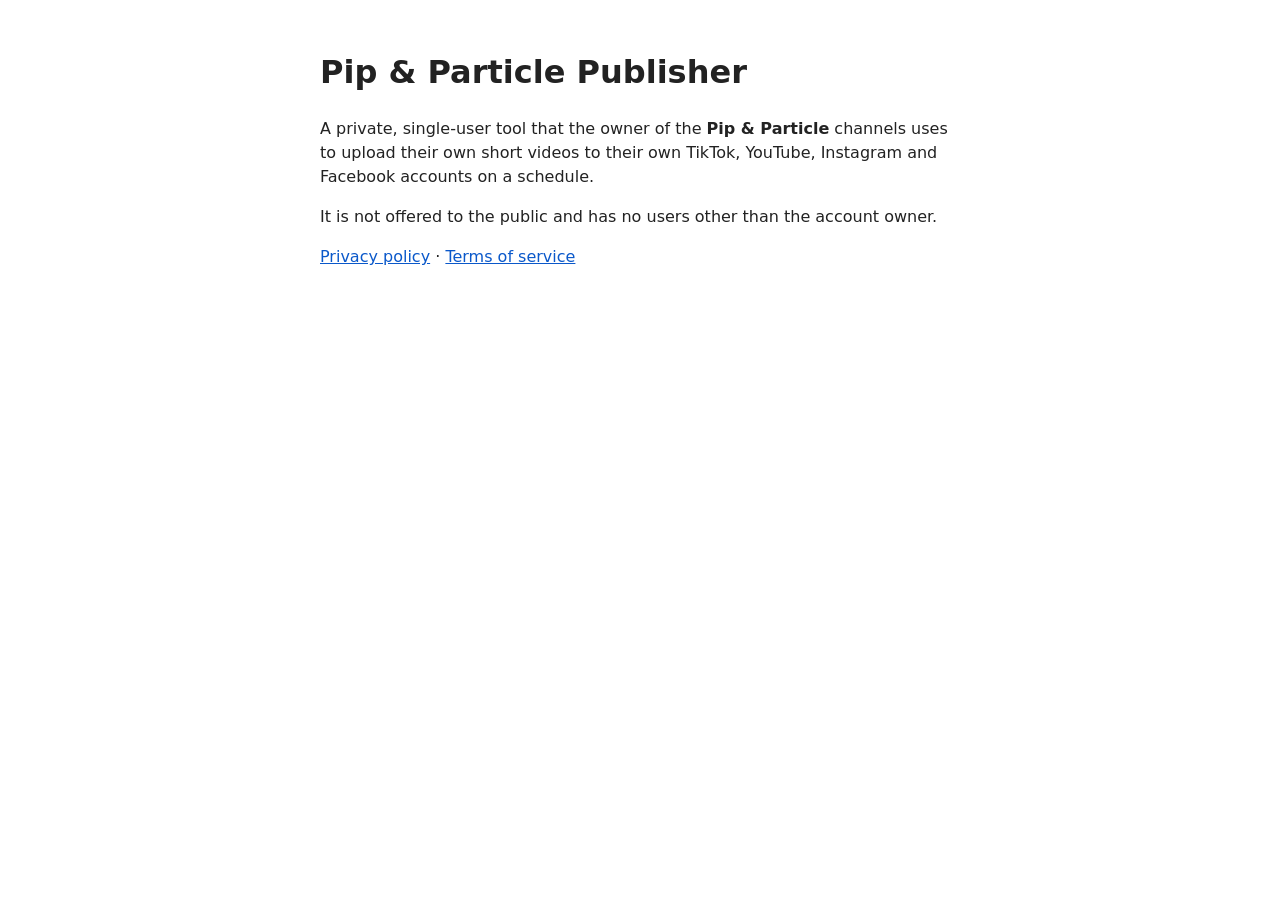
==== index.html @ 1c13e013 "Add site pages (privacy, terms, TikTok callback)" ====
<!doctype html><html lang="en"><head><meta charset="utf-8"><meta name="viewport" content="width=device-width,initial-scale=1">
<title>Pip &amp; Particle Publisher</title>
<style>body{font-family:system-ui,sans-serif;max-width:640px;margin:3rem auto;padding:0 1rem;line-height:1.5;color:#222}a{color:#0a58ca}</style></head>
<body><h1>Pip &amp; Particle Publisher</h1>
<p>A private, single-user tool that the owner of the <strong>Pip &amp; Particle</strong> channels uses to upload their own short videos to their own TikTok, YouTube, Instagram and Facebook accounts on a schedule.</p>
<p>It is not offered to the public and has no users other than the account owner.</p>
<p><a href="privacy.html">Privacy policy</a> · <a href="terms.html">Terms of service</a></p>
</body></html>
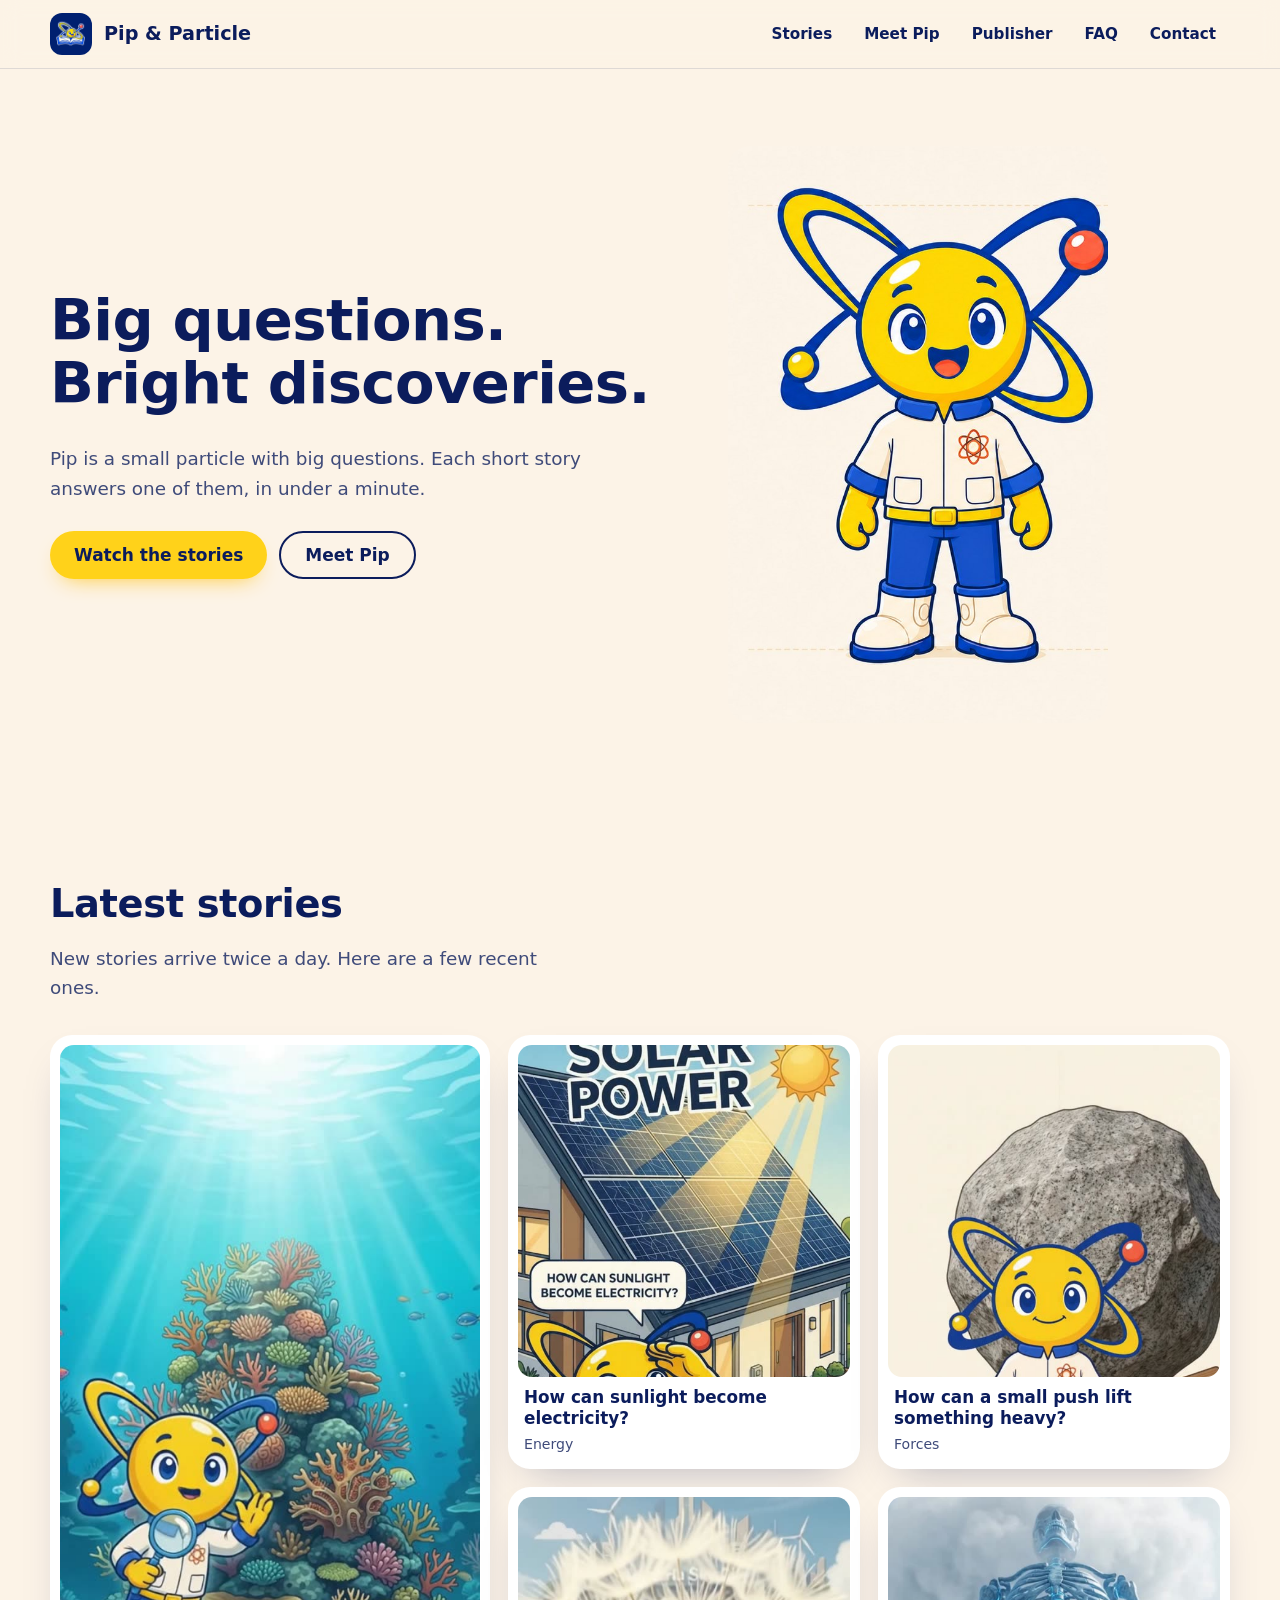
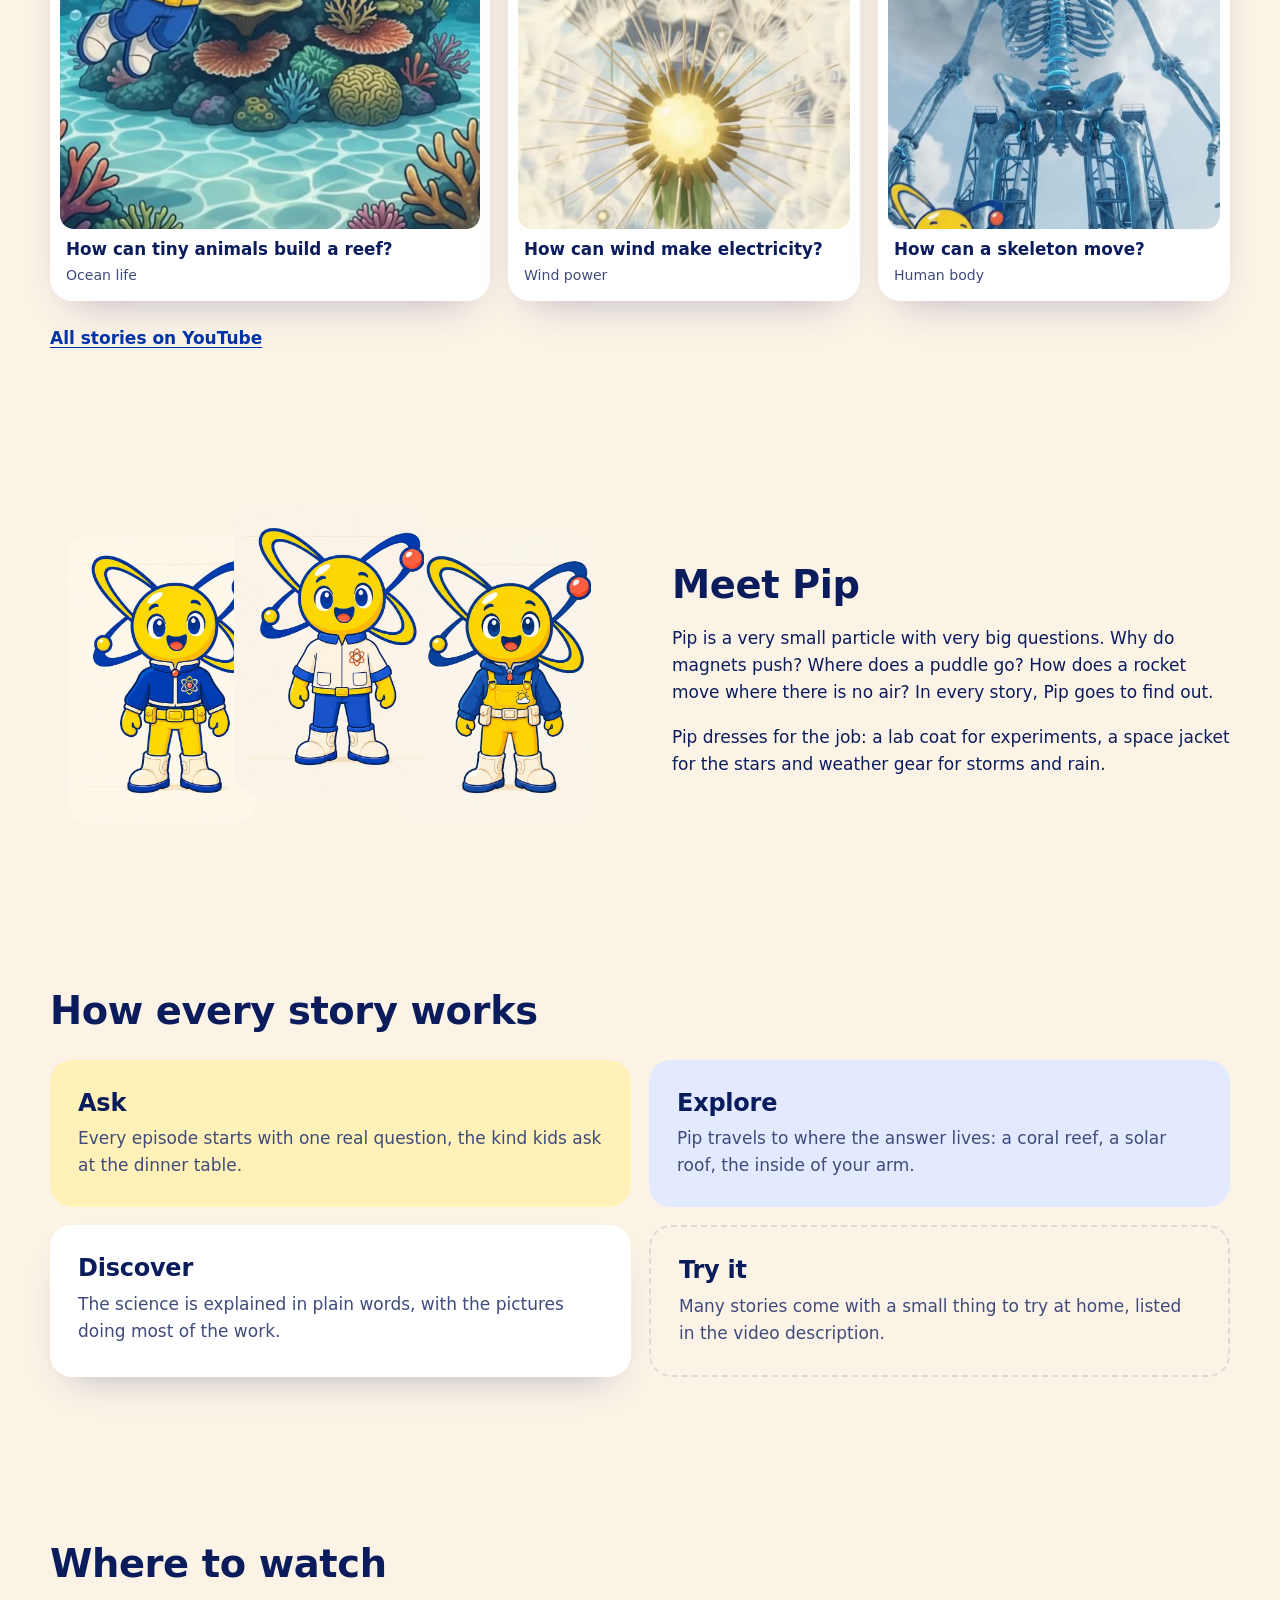
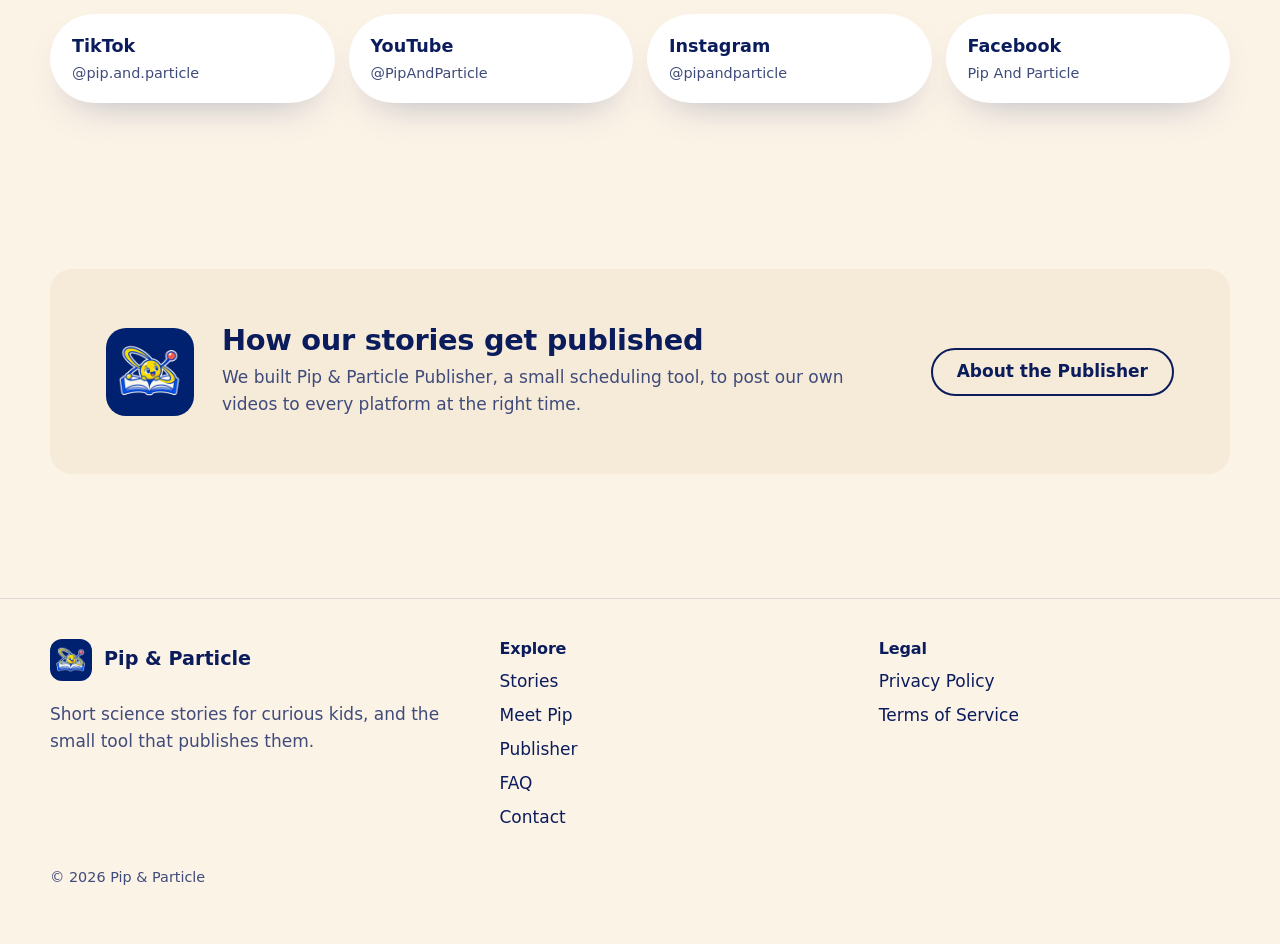
==== commit 26b53f41: "Full website: matching app icon + favicon, Publisher, FAQ, Contact pages, TikTok privacy section" ====
--- a/index.html
+++ b/index.html
@@ -1,8 +1,169 @@
-<!doctype html><html lang="en"><head><meta charset="utf-8"><meta name="viewport" content="width=device-width,initial-scale=1">
-<title>Pip &amp; Particle Publisher</title>
-<style>body{font-family:system-ui,sans-serif;max-width:640px;margin:3rem auto;padding:0 1rem;line-height:1.5;color:#222}a{color:#0a58ca}</style></head>
-<body><h1>Pip &amp; Particle Publisher</h1>
-<p>A private, single-user tool that the owner of the <strong>Pip &amp; Particle</strong> channels uses to upload their own short videos to their own TikTok, YouTube, Instagram and Facebook accounts on a schedule.</p>
-<p>It is not offered to the public and has no users other than the account owner.</p>
-<p><a href="privacy.html">Privacy policy</a> · <a href="terms.html">Terms of service</a></p>
-</body></html>
+<!doctype html>
+<html lang="en">
+<head>
+<meta charset="utf-8">
+<meta name="viewport" content="width=device-width, initial-scale=1">
+<title>Pip &amp; Particle | Big questions. Bright discoveries.</title>
+<meta name="description" content="Short science stories for curious kids. Pip, a small particle with big questions, answers one real question in every episode.">
+<link rel="icon" href="favicon.ico" sizes="48x48">
+<link rel="icon" href="favicon-32.png" type="image/png" sizes="32x32">
+<link rel="apple-touch-icon" href="apple-touch-icon.png">
+<link rel="manifest" href="site.webmanifest">
+<meta name="theme-color" content="#002070">
+<meta property="og:type" content="website">
+<meta property="og:title" content="Pip &amp; Particle">
+<meta property="og:description" content="Big questions. Bright discoveries. Short science stories for curious kids.">
+<meta property="og:url" content="https://jokojoyo.github.io/pip-particle-site/">
+<meta property="og:image" content="https://jokojoyo.github.io/pip-particle-site/og-image.jpg">
+<link rel="stylesheet" href="site.css">
+</head>
+<body>
+<a class="skip" href="#main">Skip to content</a>
+<header class="site-header">
+  <div class="container header-row">
+    <a class="brand" href="index.html"><img src="icon-192.png" alt="" width="42" height="42"><span>Pip &amp; Particle</span></a>
+    <nav class="nav" aria-label="Main">
+      <a href="index.html#stories">Stories</a>
+      <a href="index.html#meet">Meet Pip</a>
+      <a href="publisher.html">Publisher</a>
+      <a href="faq.html">FAQ</a>
+      <a href="contact.html">Contact</a>
+    </nav>
+  </div>
+</header>
+
+<main id="main">
+  <section class="container hero">
+    <div>
+      <h1>Big questions. Bright discoveries.</h1>
+      <p class="lead">Pip is a small particle with big questions. Each short story answers one of them, in under a minute.</p>
+      <div class="actions">
+        <a class="btn btn-primary" href="#stories">Watch the stories</a>
+        <a class="btn btn-ghost" href="#meet">Meet Pip</a>
+      </div>
+    </div>
+    <figure class="hero-art">
+      <img src="pip-lab.jpg" width="620" height="941" alt="Pip, a smiling yellow particle with a blue orbit ring, wearing a white lab coat">
+    </figure>
+  </section>
+
+  <section id="stories" class="container section">
+    <h2>Latest stories</h2>
+    <p class="lead">New stories arrive twice a day. Here are a few recent ones.</p>
+    <div class="stories">
+      <a class="story story--tall" href="https://youtube.com/shorts/ysb14f1Y0o8" aria-label="Watch on YouTube: How can tiny animals build a reef?">
+        <img src="story-reef.jpg" width="540" height="960" alt="Pip with a magnifying glass next to a tall coral reef under the sea">
+        <span class="story-title">How can tiny animals build a reef?</span>
+        <span class="story-meta">Ocean life</span>
+      </a>
+      <a class="story" href="https://youtube.com/shorts/cnspXwyFB8M" aria-label="Watch on YouTube: How can sunlight become electricity?">
+        <img src="story-sunlight.jpg" width="540" height="960" alt="Pip looking up at solar panels on a house roof in the sunshine">
+        <span class="story-title">How can sunlight become electricity?</span>
+        <span class="story-meta">Energy</span>
+      </a>
+      <a class="story" href="https://youtube.com/shorts/BtNCEBjV9A0" aria-label="Watch on YouTube: How can a small push lift something heavy?">
+        <img src="story-lever.jpg" width="540" height="960" alt="Pip standing in front of a large boulder with a long wooden lever">
+        <span class="story-title">How can a small push lift something heavy?</span>
+        <span class="story-meta">Forces</span>
+      </a>
+      <a class="story" href="https://youtube.com/shorts/Hc_KZtQjx7k" aria-label="Watch on YouTube: How can wind make electricity?">
+        <img src="story-wind.jpg" width="540" height="960" alt="A dandelion seed head in front of wind turbines on a hill">
+        <span class="story-title">How can wind make electricity?</span>
+        <span class="story-meta">Wind power</span>
+      </a>
+      <a class="story" href="https://youtube.com/shorts/n3QhZ9BSpq4" aria-label="Watch on YouTube: How can a skeleton move?">
+        <img src="story-skeleton.jpg" width="540" height="960" alt="Pip beside a giant skeleton model standing in the clouds">
+        <span class="story-title">How can a skeleton move?</span>
+        <span class="story-meta">Human body</span>
+      </a>
+    </div>
+    <p class="more"><a href="https://www.youtube.com/@PipAndParticle">All stories on YouTube</a></p>
+  </section>
+
+  <section id="meet" class="container section split">
+    <div class="lineup">
+      <img src="pip-cosmic.jpg" width="620" height="941" alt="Pip in a blue space explorer jacket">
+      <img src="pip-lab.jpg" width="620" height="941" alt="Pip in a white lab coat">
+      <img src="pip-weather.jpg" width="620" height="941" alt="Pip in yellow weather overalls">
+    </div>
+    <div>
+      <h2>Meet Pip</h2>
+      <p>Pip is a very small particle with very big questions. Why do magnets push? Where does a puddle go? How does a rocket move where there is no air? In every story, Pip goes to find out.</p>
+      <p>Pip dresses for the job: a lab coat for experiments, a space jacket for the stars and weather gear for storms and rain.</p>
+    </div>
+  </section>
+
+  <section class="container section">
+    <h2>How every story works</h2>
+    <div class="tiles">
+      <div class="tile tile--yellow">
+        <h3>Ask</h3>
+        <p>Every episode starts with one real question, the kind kids ask at the dinner table.</p>
+      </div>
+      <div class="tile tile--blue">
+        <h3>Explore</h3>
+        <p>Pip travels to where the answer lives: a coral reef, a solar roof, the inside of your arm.</p>
+      </div>
+      <div class="tile tile--plain">
+        <h3>Discover</h3>
+        <p>The science is explained in plain words, with the pictures doing most of the work.</p>
+      </div>
+      <div class="tile tile--line">
+        <h3>Try it</h3>
+        <p>Many stories come with a small thing to try at home, listed in the video description.</p>
+      </div>
+    </div>
+  </section>
+
+  <section id="watch" class="container section">
+    <h2>Where to watch</h2>
+    <div class="platforms">
+      <a class="platform" href="https://www.tiktok.com/@pip.and.particle"><strong>TikTok</strong><span>@pip.and.particle</span></a>
+      <a class="platform" href="https://www.youtube.com/@PipAndParticle"><strong>YouTube</strong><span>@PipAndParticle</span></a>
+      <a class="platform" href="https://www.instagram.com/pipandparticle/"><strong>Instagram</strong><span>@pipandparticle</span></a>
+      <a class="platform" href="https://www.facebook.com/profile.php?id=61593999088460"><strong>Facebook</strong><span>Pip And Particle</span></a>
+    </div>
+  </section>
+
+  <section class="container section">
+    <div class="band">
+      <img src="icon-192.png" width="88" height="88" alt="">
+      <div>
+        <h2>How our stories get published</h2>
+        <p class="muted">We built Pip &amp; Particle Publisher, a small scheduling tool, to post our own videos to every platform at the right time.</p>
+      </div>
+      <a class="btn btn-ghost" href="publisher.html">About the Publisher</a>
+    </div>
+  </section>
+</main>
+
+<footer class="site-footer">
+  <div class="container">
+    <div class="footer-row">
+      <div>
+        <a class="brand" href="index.html"><img src="icon-192.png" alt="" width="42" height="42"><span>Pip &amp; Particle</span></a>
+        <p class="muted">Short science stories for curious kids, and the small tool that publishes them.</p>
+      </div>
+      <div>
+        <h3>Explore</h3>
+        <ul>
+          <li><a href="index.html#stories">Stories</a></li>
+          <li><a href="index.html#meet">Meet Pip</a></li>
+          <li><a href="publisher.html">Publisher</a></li>
+          <li><a href="faq.html">FAQ</a></li>
+          <li><a href="contact.html">Contact</a></li>
+        </ul>
+      </div>
+      <div>
+        <h3>Legal</h3>
+        <ul>
+          <li><a href="privacy.html">Privacy Policy</a></li>
+          <li><a href="terms.html">Terms of Service</a></li>
+        </ul>
+      </div>
+    </div>
+    <p class="copyright">&copy; 2026 Pip &amp; Particle</p>
+  </div>
+</footer>
+</body>
+</html>
--- a/site.css
+++ b/site.css
@@ -0,0 +1,265 @@
+/* Pip & Particle - shared styles.
+   Shape rule: interactive elements are pills, containers and images use --r (22px), inline code 6px.
+   Colours come from the Pip & Particle logo: royal blue, sunny yellow, cream. Yellow is the only accent. */
+
+:root {
+  --bg: #fcf3e7;            /* the cream behind the Pip character art */
+  --surface: #ffffff;
+  --surface-2: #f6ead8;
+  --ink: #0b1c5c;
+  --muted: #3f4b7a;
+  --brand: #0033a6;
+  --accent: #ffd21a;
+  --accent-ink: #0b1c5c;
+  --tint-blue: #e3eaff;
+  --tint-yellow: #fff1b8;
+  --line: rgb(11 28 92 / .12);
+  --shadow: 0 18px 40px -22px rgb(11 28 92 / .35);
+  --r: 22px;
+  --font-display: ui-rounded, "SF Pro Rounded", "Arial Rounded MT Bold", "Nunito", "Segoe UI", system-ui, sans-serif;
+  --font-body: system-ui, -apple-system, "Segoe UI", Roboto, "Helvetica Neue", Arial, sans-serif;
+  --font-mono: ui-monospace, "Cascadia Code", "SF Mono", Consolas, "Liberation Mono", monospace;
+  color-scheme: light dark;
+}
+
+@media (prefers-color-scheme: dark) {
+  :root {
+    --bg: #071443;
+    --surface: #0e1f5c;
+    --surface-2: #0b1a4f;
+    --ink: #f5f1e8;
+    --muted: #c3cbea;
+    --brand: #a9bcff;
+    --accent: #ffd21a;
+    --accent-ink: #0b1c5c;
+    --tint-blue: #13286e;
+    --tint-yellow: #2a2a3f;
+    --line: rgb(245 241 232 / .14);
+    --shadow: 0 18px 40px -22px rgb(0 0 0 / .6);
+  }
+}
+
+*, *::before, *::after { box-sizing: border-box; }
+html { -webkit-text-size-adjust: 100%; scroll-padding-top: 88px; }
+body {
+  margin: 0;
+  background: var(--bg);
+  color: var(--ink);
+  font: 17px/1.6 var(--font-body);
+}
+img { max-width: 100%; height: auto; display: block; }
+a { color: var(--brand); text-underline-offset: 3px; }
+a:hover { text-decoration-thickness: 2px; }
+:focus-visible { outline: 3px solid var(--accent); outline-offset: 3px; border-radius: 8px; }
+
+h1, h2, h3 { font-family: var(--font-display); font-weight: 800; line-height: 1.1; letter-spacing: -0.01em; margin: 0 0 .5em; }
+h1 { font-size: clamp(2.3rem, 4.8vw, 3.6rem); }
+h2 { font-size: clamp(1.7rem, 3.2vw, 2.4rem); }
+h3 { font-size: 1.2rem; line-height: 1.25; }
+p { margin: 0 0 1em; max-width: 64ch; }
+code { font-family: var(--font-mono); font-size: .9em; background: var(--tint-blue); padding: .1em .35em; border-radius: 6px; }
+
+.container { width: min(1180px, 100% - 40px); margin-inline: auto; }
+.section { padding-block: clamp(44px, 6.5vw, 84px); }
+.lead { font-size: 1.15rem; color: var(--muted); max-width: 46ch; }
+.muted { color: var(--muted); }
+
+.skip { position: absolute; left: -999px; top: 8px; background: var(--accent); color: var(--accent-ink); padding: 8px 14px; border-radius: 999px; z-index: 20; }
+.skip:focus { left: 12px; }
+
+/* header ------------------------------------------------------------------ */
+.site-header {
+  position: sticky; top: 0; z-index: 10;
+  background: color-mix(in srgb, var(--bg) 92%, transparent);
+  backdrop-filter: blur(10px); -webkit-backdrop-filter: blur(10px);
+  border-bottom: 1px solid var(--line);
+}
+.header-row { display: flex; align-items: center; justify-content: space-between; gap: 16px; min-height: 68px; }
+.brand { display: inline-flex; align-items: center; gap: 12px; text-decoration: none; color: var(--ink); }
+.brand img { width: 42px; height: 42px; border-radius: 12px; }
+.brand span { font-family: var(--font-display); font-weight: 800; font-size: 1.2rem; white-space: nowrap; }
+.nav { display: flex; gap: 4px; }
+.nav a {
+  color: var(--ink); text-decoration: none; font-weight: 600; font-size: .95rem;
+  padding: 8px 14px; border-radius: 999px; white-space: nowrap;
+}
+.nav a:hover { background: var(--tint-blue); }
+.nav a[aria-current="page"] { background: var(--ink); color: var(--bg); }
+
+/* buttons ----------------------------------------------------------------- */
+.actions { display: flex; flex-wrap: wrap; gap: 12px; margin-top: 28px; }
+.btn {
+  display: inline-flex; align-items: center; justify-content: center;
+  min-height: 48px; padding: 0 24px; border-radius: 999px;
+  font-weight: 700; text-decoration: none; white-space: nowrap;
+  transition: transform .15s ease, box-shadow .15s ease, background-color .15s ease;
+}
+.btn-primary { background: var(--accent); color: var(--accent-ink); box-shadow: 0 10px 22px -12px rgb(255 190 0 / .9); }
+.btn-primary:hover { transform: translateY(-2px); }
+.btn-ghost { color: var(--ink); border: 2px solid var(--ink); }
+.btn-ghost:hover { background: var(--ink); color: var(--bg); }
+.btn:active { transform: translateY(1px) scale(.98); }
+
+/* hero -------------------------------------------------------------------- */
+.hero { display: grid; grid-template-columns: 1.1fr .9fr; align-items: center; gap: clamp(24px, 5vw, 72px); padding-block: clamp(40px, 6vw, 80px); }
+.hero-art { margin: 0; justify-self: center; position: relative; }
+.hero-art img { width: min(380px, 100%); border-radius: var(--r); }
+.hero-shot { margin: 0; }
+.hero-shot img { border-radius: var(--r); box-shadow: var(--shadow); background: #0c0c0c; }
+.hero-shot figcaption, figure.shot figcaption { font-size: .9rem; color: var(--muted); margin-top: 12px; }
+
+/* stories bento ------------------------------------------------------------- */
+.stories { display: grid; grid-template-columns: 1.25fr 1fr 1fr; grid-template-rows: auto auto; gap: 18px; margin-top: 32px; }
+.story {
+  display: flex; flex-direction: column; gap: 10px;
+  background: var(--surface); border-radius: var(--r); padding: 10px 10px 14px;
+  color: var(--ink); text-decoration: none; box-shadow: var(--shadow);
+  transition: transform .2s ease;
+}
+.story:hover { transform: translateY(-4px); }
+.story img { width: 100%; aspect-ratio: 1 / 1; object-fit: cover; object-position: center 30%; border-radius: calc(var(--r) - 8px); }
+.story--tall { grid-row: span 2; }
+.story--tall img { aspect-ratio: auto; flex: 1; min-height: 0; height: 100%; }
+.story-title { font-family: var(--font-display); font-weight: 800; font-size: 1.05rem; line-height: 1.25; padding-inline: 6px; }
+.story-meta { font-size: .88rem; color: var(--muted); padding-inline: 6px; margin-top: -6px; }
+.more { margin-top: 24px; font-weight: 700; }
+
+/* meet pip ------------------------------------------------------------------ */
+.split { display: grid; grid-template-columns: 1fr 1fr; gap: clamp(28px, 5vw, 64px); align-items: center; }
+.lineup { display: flex; justify-content: center; align-items: flex-end; }
+.lineup img { width: 34%; border-radius: var(--r); }
+.lineup img:nth-child(2) { margin-inline: -4%; transform: translateY(-28px); position: relative; }
+
+/* format tiles -------------------------------------------------------------- */
+.tiles { display: grid; grid-template-columns: repeat(2, 1fr); gap: 18px; margin-top: 28px; }
+.tile { border-radius: var(--r); padding: 28px; }
+.tile h3 { font-size: 1.5rem; margin-bottom: .3em; }
+.tile p { margin: 0; color: var(--muted); }
+.tile--yellow { background: var(--tint-yellow); }
+.tile--blue { background: var(--tint-blue); }
+.tile--plain { background: var(--surface); box-shadow: var(--shadow); }
+.tile--line { border: 2px dashed var(--line); }
+
+/* platforms ------------------------------------------------------------------ */
+.platforms { display: grid; grid-template-columns: repeat(4, 1fr); gap: 14px; margin-top: 28px; }
+.platform {
+  display: flex; flex-direction: column; gap: 2px;
+  padding: 18px 22px; border-radius: 999px; background: var(--surface);
+  color: var(--ink); text-decoration: none; box-shadow: var(--shadow);
+  transition: transform .15s ease;
+}
+.platform:hover { transform: translateY(-2px); }
+.platform strong { font-family: var(--font-display); font-size: 1.1rem; }
+.platform span { font-size: .9rem; color: var(--muted); }
+
+/* band ------------------------------------------------------------------------ */
+.band { background: var(--surface-2); border-radius: var(--r); padding: clamp(28px, 5vw, 56px); display: grid; grid-template-columns: auto 1fr auto; gap: 28px; align-items: center; }
+.band img { width: 88px; height: 88px; border-radius: 20px; }
+.band p { margin: 0; }
+.band h2 { margin-bottom: .25em; font-size: clamp(1.4rem, 2.4vw, 1.8rem); }
+
+/* publisher page ---------------------------------------------------------------- */
+.steps { display: grid; grid-template-columns: 1.15fr 1fr; gap: 18px; margin-top: 28px; }
+.step { border-radius: var(--r); padding: 26px; background: var(--surface); box-shadow: var(--shadow); }
+.step h3 { font-size: 1.45rem; }
+.step p { color: var(--muted); }
+.step--wide { grid-column: 1 / -1; }
+.calendar { width: 100%; border-collapse: collapse; font-size: .92rem; margin-top: 8px; }
+.calendar th { text-align: left; font-weight: 700; color: var(--muted); padding: 6px 8px; border-bottom: 2px solid var(--line); }
+.calendar td { padding: 8px; }
+.calendar tr + tr td { border-top: 1px solid var(--line); }
+.status { display: inline-block; padding: 2px 10px; border-radius: 999px; font-size: .82rem; font-weight: 700; }
+.status--done { background: var(--tint-blue); color: var(--brand); }
+.status--ready { background: var(--tint-yellow); color: var(--ink); }
+pre.pack {
+  margin: 8px 0 0; padding: 18px; border-radius: calc(var(--r) - 6px);
+  background: #0f1733; color: #e9edff; font: .86rem/1.55 var(--font-mono);
+  white-space: pre-wrap; overflow-wrap: anywhere;
+}
+pre.pack b { color: #ffd21a; font-weight: 600; }
+
+.checks { display: grid; grid-template-columns: 1fr 1fr; gap: 14px 28px; margin: 24px 0 0; padding: 0; list-style: none; }
+.checks li { padding: 16px 18px; border-radius: 16px; background: var(--surface); box-shadow: var(--shadow); }
+.checks li strong { display: block; font-family: var(--font-display); margin-bottom: 2px; }
+.checks li span { color: var(--muted); font-size: .96rem; }
+
+.scopes { display: grid; grid-template-columns: repeat(3, 1fr); gap: 14px; margin-top: 24px; }
+.scope { padding: 18px; border-radius: 16px; background: var(--tint-blue); }
+.scope code { background: transparent; padding: 0; font-weight: 700; color: var(--brand); }
+.scope p { margin: 6px 0 0; font-size: .95rem; color: var(--muted); }
+
+figure.shot { margin: 32px 0 0; }
+figure.shot img { border-radius: var(--r); box-shadow: var(--shadow); background: #0c0c0c; }
+
+.note { border-left: 6px solid var(--accent); background: var(--surface); padding: 18px 22px; border-radius: 0 16px 16px 0; margin-top: 24px; }
+.note p { margin: 0; }
+
+/* faq ----------------------------------------------------------------------------- */
+.faq-group { margin-top: 36px; }
+.faq-group h2 { font-size: 1.6rem; }
+details { background: var(--surface); border-radius: 16px; padding: 4px 22px; box-shadow: var(--shadow); }
+details + details { margin-top: 12px; }
+summary { cursor: pointer; font-weight: 700; padding: 16px 0; list-style: none; display: flex; justify-content: space-between; gap: 16px; }
+summary::-webkit-details-marker { display: none; }
+summary::after { content: "+"; font-family: var(--font-display); font-size: 1.4rem; line-height: 1; color: var(--brand); }
+details[open] summary::after { content: "\2212"; }
+details p { color: var(--muted); padding-bottom: 8px; }
+
+/* prose pages (privacy, terms) --------------------------------------------------- */
+.prose { max-width: 760px; }
+.prose h2 { font-size: 1.45rem; margin-top: 1.8em; }
+.prose ul { padding-left: 1.2em; }
+.prose li { margin-bottom: .5em; }
+.updated { color: var(--muted); font-size: .95rem; }
+
+/* callback ------------------------------------------------------------------------ */
+.code-box { width: 100%; min-height: 6rem; font: .92rem/1.4 var(--font-mono); padding: 14px; border-radius: 16px; border: 2px solid var(--line); background: var(--surface); color: var(--ink); }
+
+/* footer --------------------------------------------------------------------------- */
+.site-footer { border-top: 1px solid var(--line); margin-top: 40px; padding-block: 40px; }
+.footer-row { display: grid; grid-template-columns: 1.2fr 1fr 1fr; gap: 28px; }
+.footer-row h3 { font-size: 1rem; margin-bottom: .6em; }
+.footer-row ul { list-style: none; margin: 0; padding: 0; }
+.footer-row li { margin-bottom: .4em; }
+.footer-row a { color: var(--ink); text-decoration: none; }
+.footer-row a:hover { text-decoration: underline; }
+.copyright { margin-top: 28px; font-size: .9rem; color: var(--muted); }
+
+/* entry motion: one gentle fade on load, off for reduced motion -------------------- */
+@media (prefers-reduced-motion: no-preference) {
+  .hero > * { animation: rise .6s cubic-bezier(.16, 1, .3, 1) both; }
+  .hero > *:nth-child(2) { animation-delay: .08s; }
+  @keyframes rise { from { opacity: 0; transform: translateY(14px); } to { opacity: 1; transform: none; } }
+}
+@media (prefers-reduced-motion: reduce) {
+  *, *::before, *::after { transition: none !important; animation: none !important; }
+}
+
+/* mobile ---------------------------------------------------------------------------- */
+@media (max-width: 860px) {
+  .header-row { flex-wrap: wrap; padding-block: 10px; gap: 8px; }
+  .nav { width: 100%; overflow-x: auto; padding-bottom: 4px; scrollbar-width: none; }
+  .hero, .split, .band, .steps { grid-template-columns: 1fr; }
+  .hero { padding-block: 24px 40px; gap: 16px; }
+  .hero-art { order: -1; }
+  .hero-art img { width: min(180px, 48vw); }
+  .nav { gap: 0; }
+  .nav a { padding: 8px 10px; font-size: .9rem; }
+  .stories { grid-template-columns: 1fr 1fr; }
+  .story--tall { grid-column: 1 / -1; grid-row: auto; }
+  .story--tall img { aspect-ratio: 4 / 5; height: auto; }
+  .tiles, .checks, .scopes { grid-template-columns: 1fr; }
+  .platforms { grid-template-columns: 1fr 1fr; }
+  .footer-row { grid-template-columns: 1fr; }
+  .band img { width: 64px; height: 64px; }
+}
+@media (max-width: 480px) {
+  .container { width: calc(100% - 32px); }
+  .platforms { grid-template-columns: 1fr; }
+  .btn { width: 100%; }
+}
+
+/* small utilities ------------------------------------------------------------------ */
+.mt-sm { margin-top: 20px; }
+.mt-lg { margin-top: 40px; }
+.footer-row p { margin-top: 12px; }
